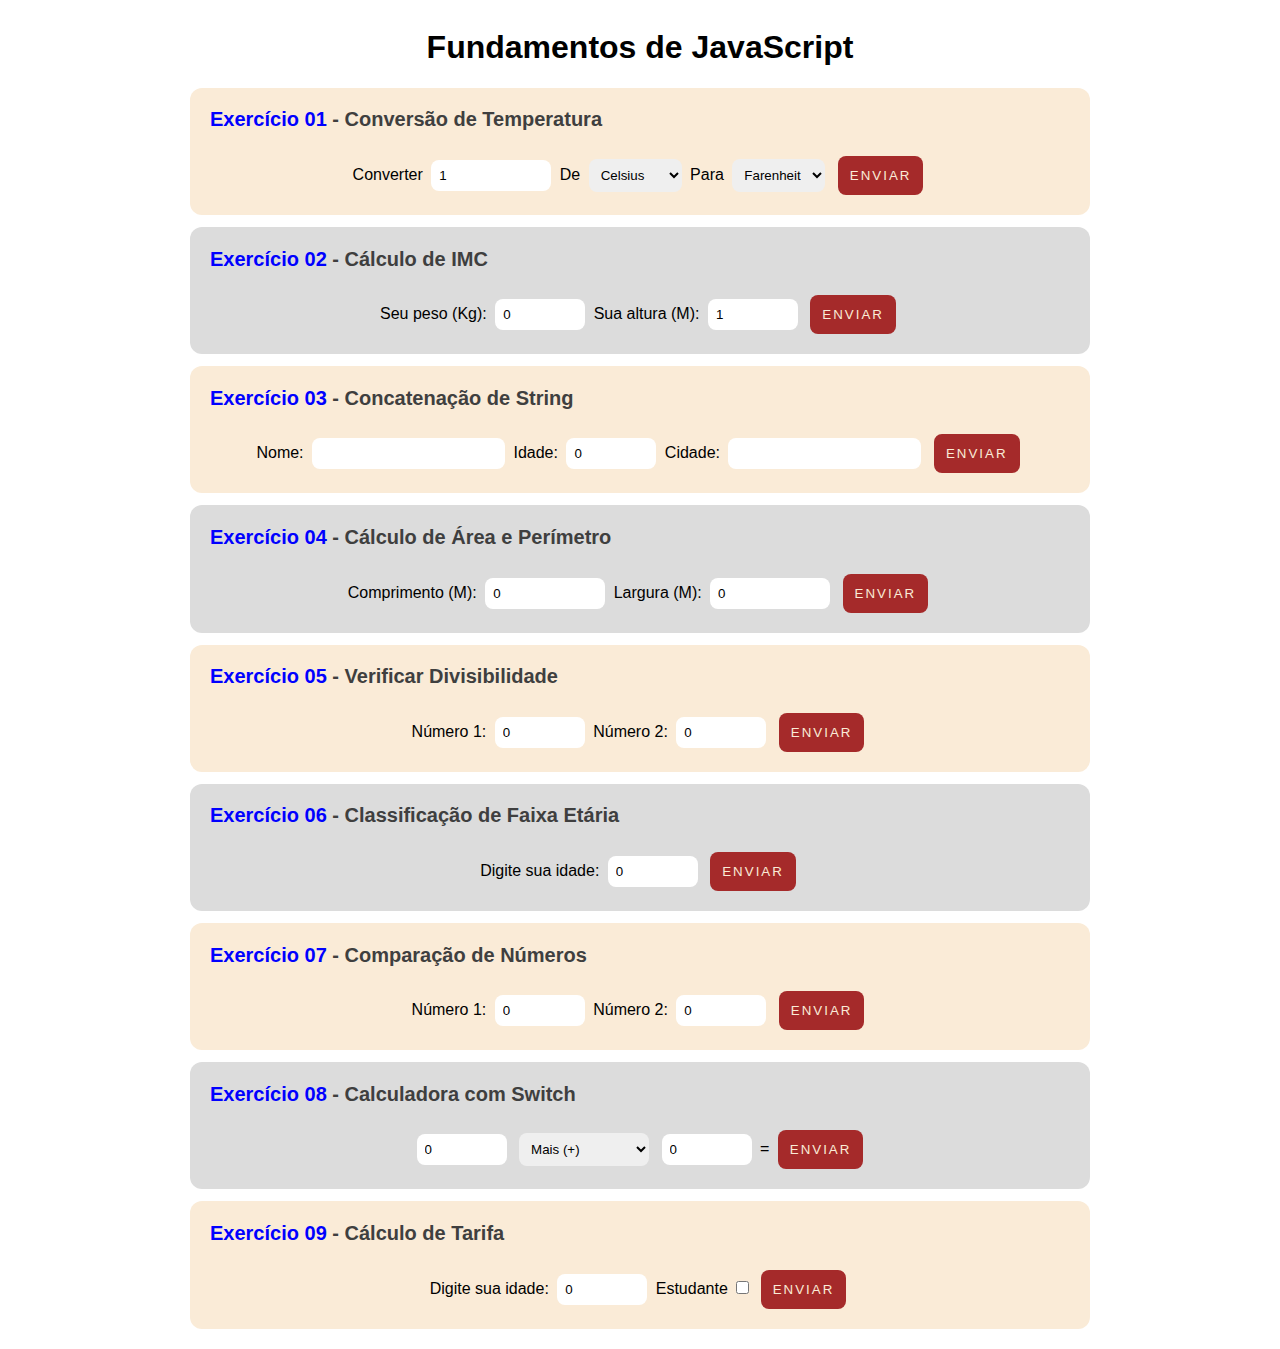
==== 1_FUNDAMENTOS/index.html @ 5d199aee "exercicios 01 a 09 Ok" ====
<!DOCTYPE html>
<html lang="en">
  <head>
    <meta charset="UTF-8" />
    <meta http-equiv="X-UA-Compatible" content="IE=edge" />
    <meta name="viewport" content="width=device-width, initial-scale=1.0" />
    <title>Fundamentos de JavaScript</title>
    <link rel="stylesheet" href="styles.css">
    <script src="js/my-scripts.js" defer></script>
  </head>
  <body>
    <h1>Fundamentos de JavaScript</h1>

    <section class="box">
      <h2><span>Exercício 01</span> - Conversão de Temperatura</h2>
      <form>
        <label for="temperatura">Converter</label>
        <input type="number" id="temperatura" value="1" style="width: 120px" />
        <label for="medida-1">De</label>
        <select id="medida-1" name="medida1">
          <option value="0" selected>Celsius</option>
          <option value="1">Farenheit</option>
        </select>
        <label for="medida-2">Para</label>
        <select id="medida-2" name="medida2">
          <option value="0">Celsius</option>
          <option value="1" selected>Farenheit</option>
        </select>
        <button type="submit" class="btn">Enviar</button>
      </form>

      <div class="resultado" hidden>
        <span>Resultado:</span>
        <p></p>        
      </div>
    </section>

    <section class="box">
      <h2><span>Exercício 02</span> - Cálculo de IMC</h2>
      <form>
        <label for="peso">Seu peso (Kg):</label>
        <input type="number" id="peso" value="0" />
        <label for="altura">Sua altura (M):</label>
        <input type="number" id="altura" value="1" />
        <button type="submit" class="btn">Enviar</button>
      </form>

      <div class="resultado" hidden>
        <span>Resultado:</span>
        <p></p>        
      </div>
    </section>

    <section class="box">
      <h2><span>Exercício 03</span> - Concatenação de String</h2>
      <form>
        <label for="nome">Nome:</label>
        <input type="text" id="nome" />
        <label for="idade" >Idade:</label>
        <input type="number" id="idade" value="0" />
        <label for="cidade">Cidade:</label>
        <input type="text" id="cidade" />
        <button type="submit" class="btn">Enviar</button>
      </form>

      <div class="resultado" hidden>
        <span>Resultado:</span>
        <p></p>        
      </div>
    </section>

    <section class="box">
      <h2><span>Exercício 04</span> - Cálculo de Área e Perímetro</h2>
      <form>
        <label for="comprimento" >Comprimento (M):</label>
        <input type="number" id="comprimento" value="0" style="width: 120px" />
        <label for="largura">Largura (M):</label>
        <input type="number" id="largura" value="0" style="width: 120px" />
        <button type="submit" class="btn">Enviar</button>
      </form>

      <div class="resultado" hidden>
        <span>Resultado:</span>
        <p></p>        
      </div>
    </section>

    <section class="box">
      <h2><span>Exercício 05</span> - Verificar Divisibilidade</h2>
      <form>
        <label for="numero1" >Número 1:</label>
        <input type="number" id="numero1" value="0" />
        <label for="numero2">Número 2:</label>
        <input type="number" id="numero2" value="0" />
        <button type="submit" class="btn">Enviar</button>
      </form>

      <div class="resultado" hidden>
        <span>Resultado:</span>
        <p></p>        
      </div>
    </section>

    <section class="box">
      <h2><span>Exercício 06</span> - Classificação de Faixa Etária</h2>
      <form>
        <label for="idade6" >Digite sua idade:</label>
        <input type="number" id="idade6" value="0" />        
        <button type="submit" class="btn">Enviar</button>
      </form>

      <div class="resultado" hidden>
        <span>Resultado:</span>
        <p></p>        
      </div>
    </section>

    <section class="box">
      <h2><span>Exercício 07</span> - Comparação de Números</h2>
      <form>
        <label for="numero11" >Número 1:</label>
        <input type="number" id="numero11" value="0" />
        <label for="numero22">Número 2:</label>
        <input type="number" id="numero22" value="0" />       
        <button type="submit" class="btn">Enviar</button>
      </form>

      <div class="resultado" hidden>
        <span>Resultado:</span>
        <p></p>        
      </div>
    </section>

    <section class="box">
      <h2><span>Exercício 08</span> - Calculadora com Switch</h2>
      <form>
        <input type="number" id="numeroA" value="0" />
        <select id="operacao">
          <option value="+" selected>Mais (+)</option>
          <option value="-">Menos (-)</option>
          <option value="*">Multiplicado por</option>
          <option value="/">Dividido por</option>          
        </select>
        <input type="number" id="numeroB" value="0" />       
        <span> = </span>
        <button type="submit" class="btn">Enviar</button>
      </form>

      <div class="resultado" hidden>
        <span>Resultado:</span>
        <p></p>        
      </div>
    </section>

    <section class="box">
      <h2><span>Exercício 09</span> - Cálculo de Tarifa</h2>
      <form>
        <label for="idade9" >Digite sua idade:</label>
        <input type="number" id="idade9" value="0" />      
        <label for="estudante" >Estudante</label>
        <input type="checkbox" id="estudante" />   
        <button type="submit" class="btn">Enviar</button>
      </form>

      <div class="resultado" hidden>
        <span>Resultado:</span>
        <p></p>        
      </div>
    </section>

    </body>
</html>
---- 1_FUNDAMENTOS/styles.css ----
* {
    border: 0;
    padding: 0;
    box-sizing: border-box;
}

html {
    font-family: sans-serif;
}

body {
    display: flex;
    flex-direction: column;
    align-items: center;
}

section h2 {
    align-self: flex-start;
    margin-left: 12px;
}

section.box {
    width: 90%;
    max-width: 900px;
    min-height: 100px;
    background-color: antiquewhite;
    border-radius: 12px;
    padding: 4px 8px 12px;
    margin-bottom: 12px;

    display: flex;
    align-items: center;
    flex-direction: column;
}

section.box:nth-child(odd) {
    background-color: gainsboro;
}

input[type=text], input[type=number], select {
    padding: 8px;
    border-radius: 8px;
    margin: 8px 4px;
}

input[type=number] {
    width: 90px;
}

h2 {
    font-size: 20px;
    color: rgb(63, 63, 63);
}

h2 span {
    color: blue;
}

form button {
    padding: 12px;
    color: antiquewhite;
    background-color: brown;
    border-radius: 8px;
    text-transform: uppercase;
    letter-spacing: 2px;
    transition: all .2s;
    margin: 8px 4px;
}

form button:hover {
    transform: scale(1.05);
    background-color: rgb(136, 35, 35);
}

form button:active {
    transform: translateY(4px);
}

div.resultado {
    /* display: flex; */
    align-items: center;
    gap: 8px;
}

div.resultado span {
    font-weight: bold;
    color: darkslateblue; 
}

@media screen and (max-width: 770px) {
    section.box form {
        display: flex;
        flex-direction: column;
    }
}
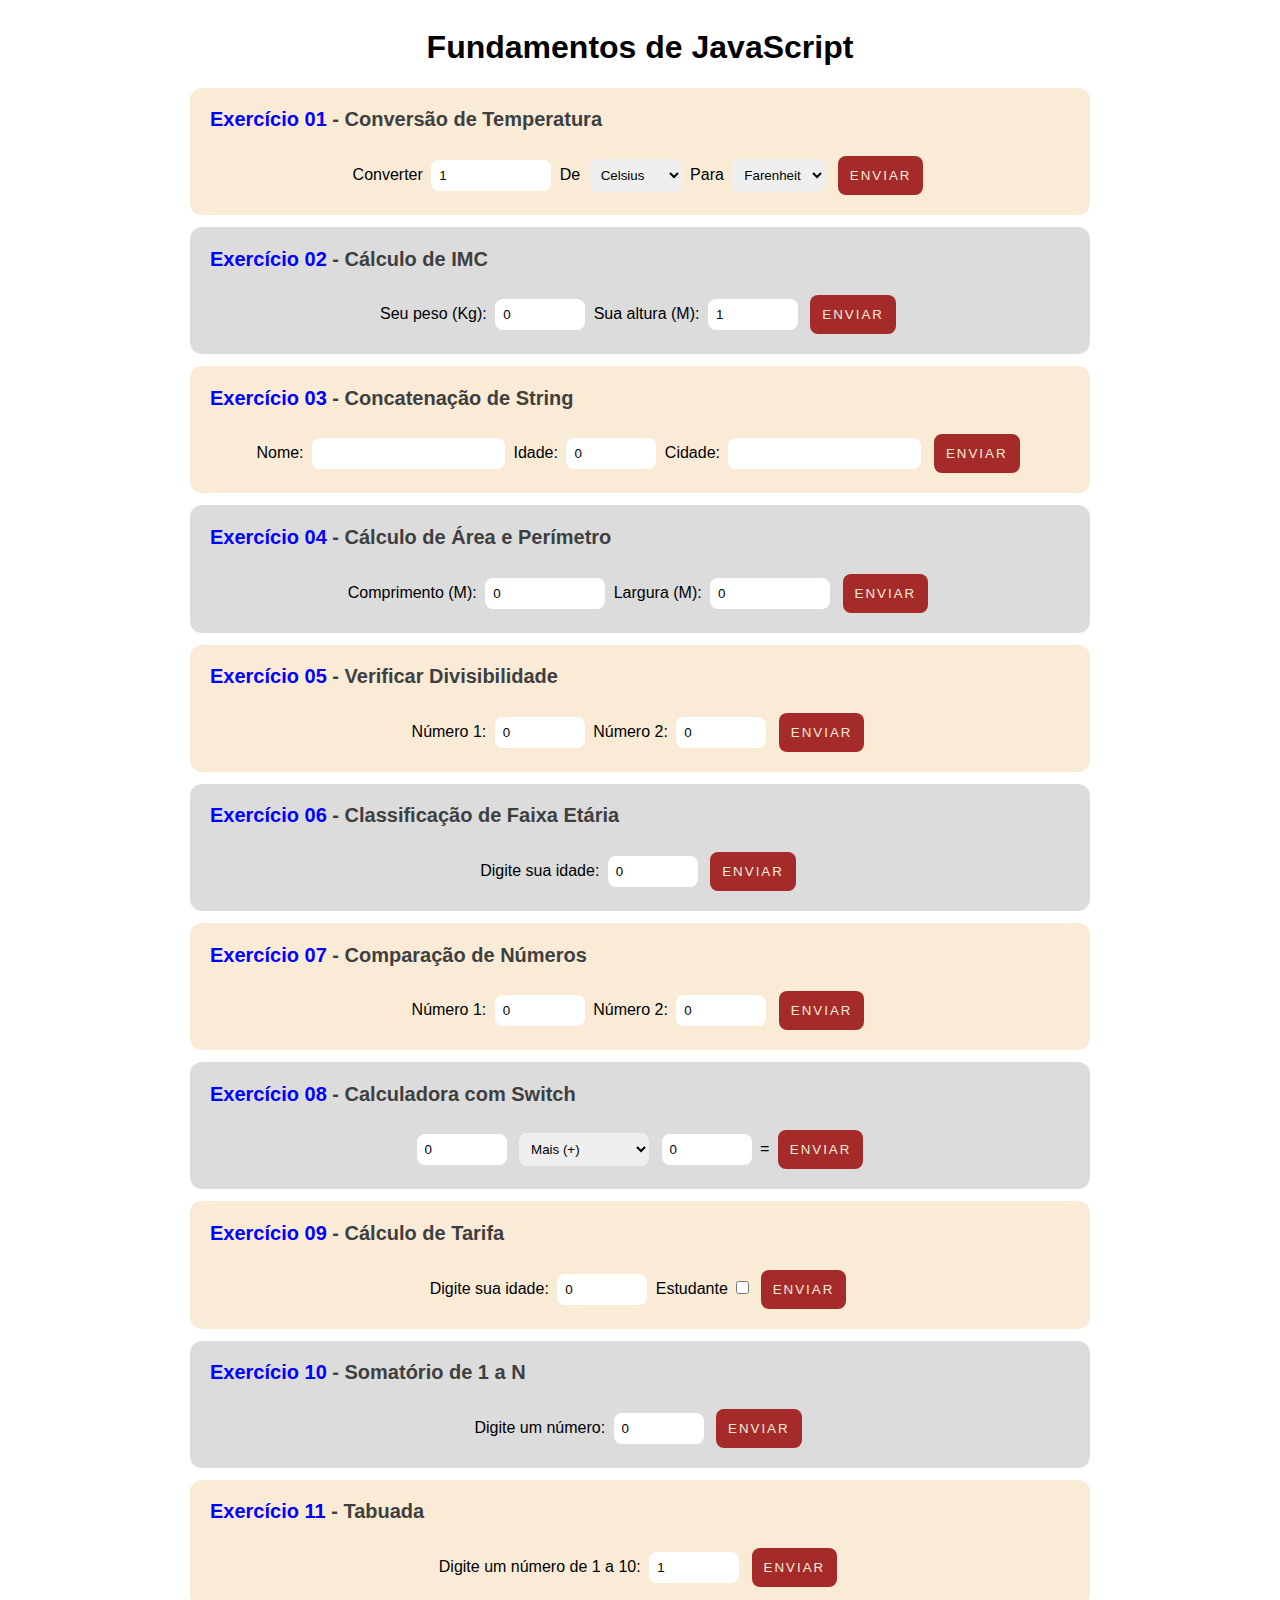
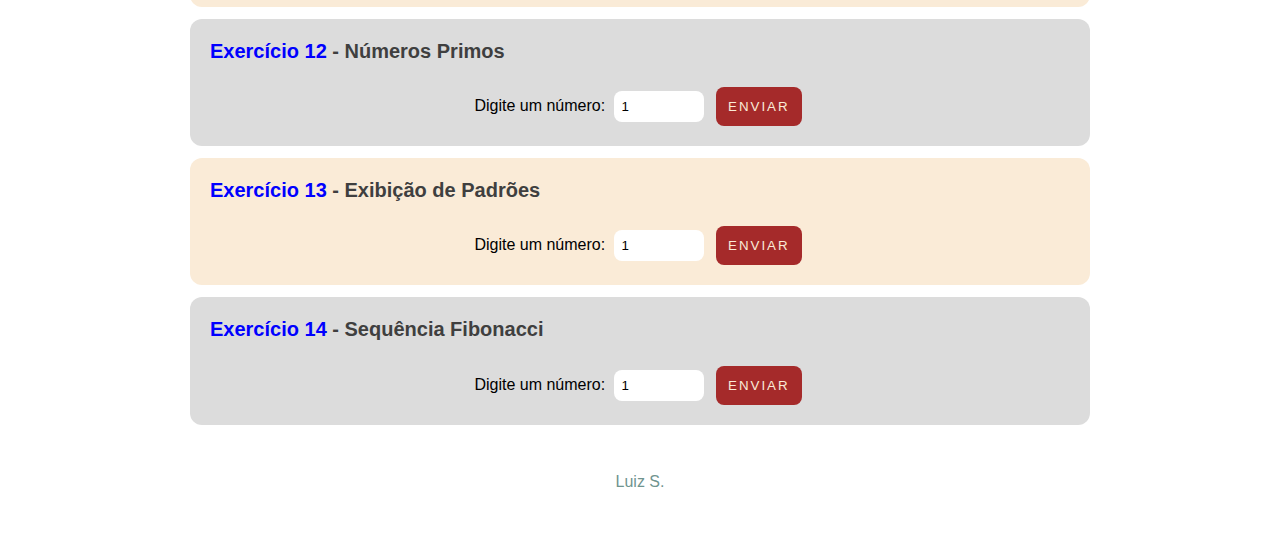
==== commit 11e29222: "exercícios 10 a 14 Ok" ====
--- a/1_FUNDAMENTOS/index.html
+++ b/1_FUNDAMENTOS/index.html
@@ -168,5 +168,76 @@
       </div>
     </section>
 
+    <section class="box">
+      <h2><span>Exercício 10</span> - Somatório de 1 a N</h2>
+      <form>
+        <label for="numero10" >Digite um número:</label>
+        <input type="number" id="numero10" value="0" />      
+        <button type="submit" class="btn">Enviar</button>
+      </form>
+
+      <div class="resultado" hidden>
+        <span>Resultado:</span>
+        <p></p>        
+      </div>
+    </section>
+
+    <section class="box">
+      <h2><span>Exercício 11</span> - Tabuada</h2>
+      <form>
+        <label for="numeroT" >Digite um número de 1 a 10:</label>
+        <input type="number" id="numeroT" value="1" min="1" max="10"/>      
+        <button type="submit" class="btn">Enviar</button>
+      </form>
+
+      <div class="resultado" hidden>
+        <span>Resultado:</span>
+        <p></p>        
+      </div>
+    </section>
+
+    <section class="box">
+      <h2><span>Exercício 12</span> - Números Primos</h2>
+      <form>
+        <label for="numero12" >Digite um número:</label>
+        <input type="number" id="numero12" value="1" min="1" max="1000" />      
+        <button type="submit" class="btn">Enviar</button>
+      </form>
+
+      <div class="resultado" hidden>
+        <span>Resultado:</span>
+        <p></p>        
+      </div>
+    </section>
+
+    <section class="box">
+      <h2><span>Exercício 13</span> - Exibição de Padrões</h2>
+      <form>
+        <label for="numero13" >Digite um número:</label>
+        <input type="number" id="numero13" value="1" min="1" max="100" />      
+        <button type="submit" class="btn">Enviar</button>
+      </form>
+
+      <div class="resultado" hidden>
+        <span>Resultado:</span>
+        <p></p>        
+      </div>
+    </section>
+
+    <section class="box">
+      <h2><span>Exercício 14</span> - Sequência Fibonacci</h2>
+      <form>
+        <label for="numero14" >Digite um número:</label>
+        <input type="number" id="numero14" value="1" min="1" max="100" />      
+        <button type="submit" class="btn">Enviar</button>
+      </form>
+
+      <div class="resultado" hidden>
+        <span>Resultado:</span>
+        <p></p>        
+      </div>
+    </section>
+
+    <footer>Luiz S.</footer>
     </body>
 </html>
--- a/1_FUNDAMENTOS/styles.css
+++ b/1_FUNDAMENTOS/styles.css
@@ -12,6 +12,14 @@
     display: flex;
     flex-direction: column;
     align-items: center;
+}
+
+footer {
+    display: flex;
+    height: 90px;
+    align-items: center;
+    justify-content: center;
+    color: #70948f;
 }
 
 section h2 {
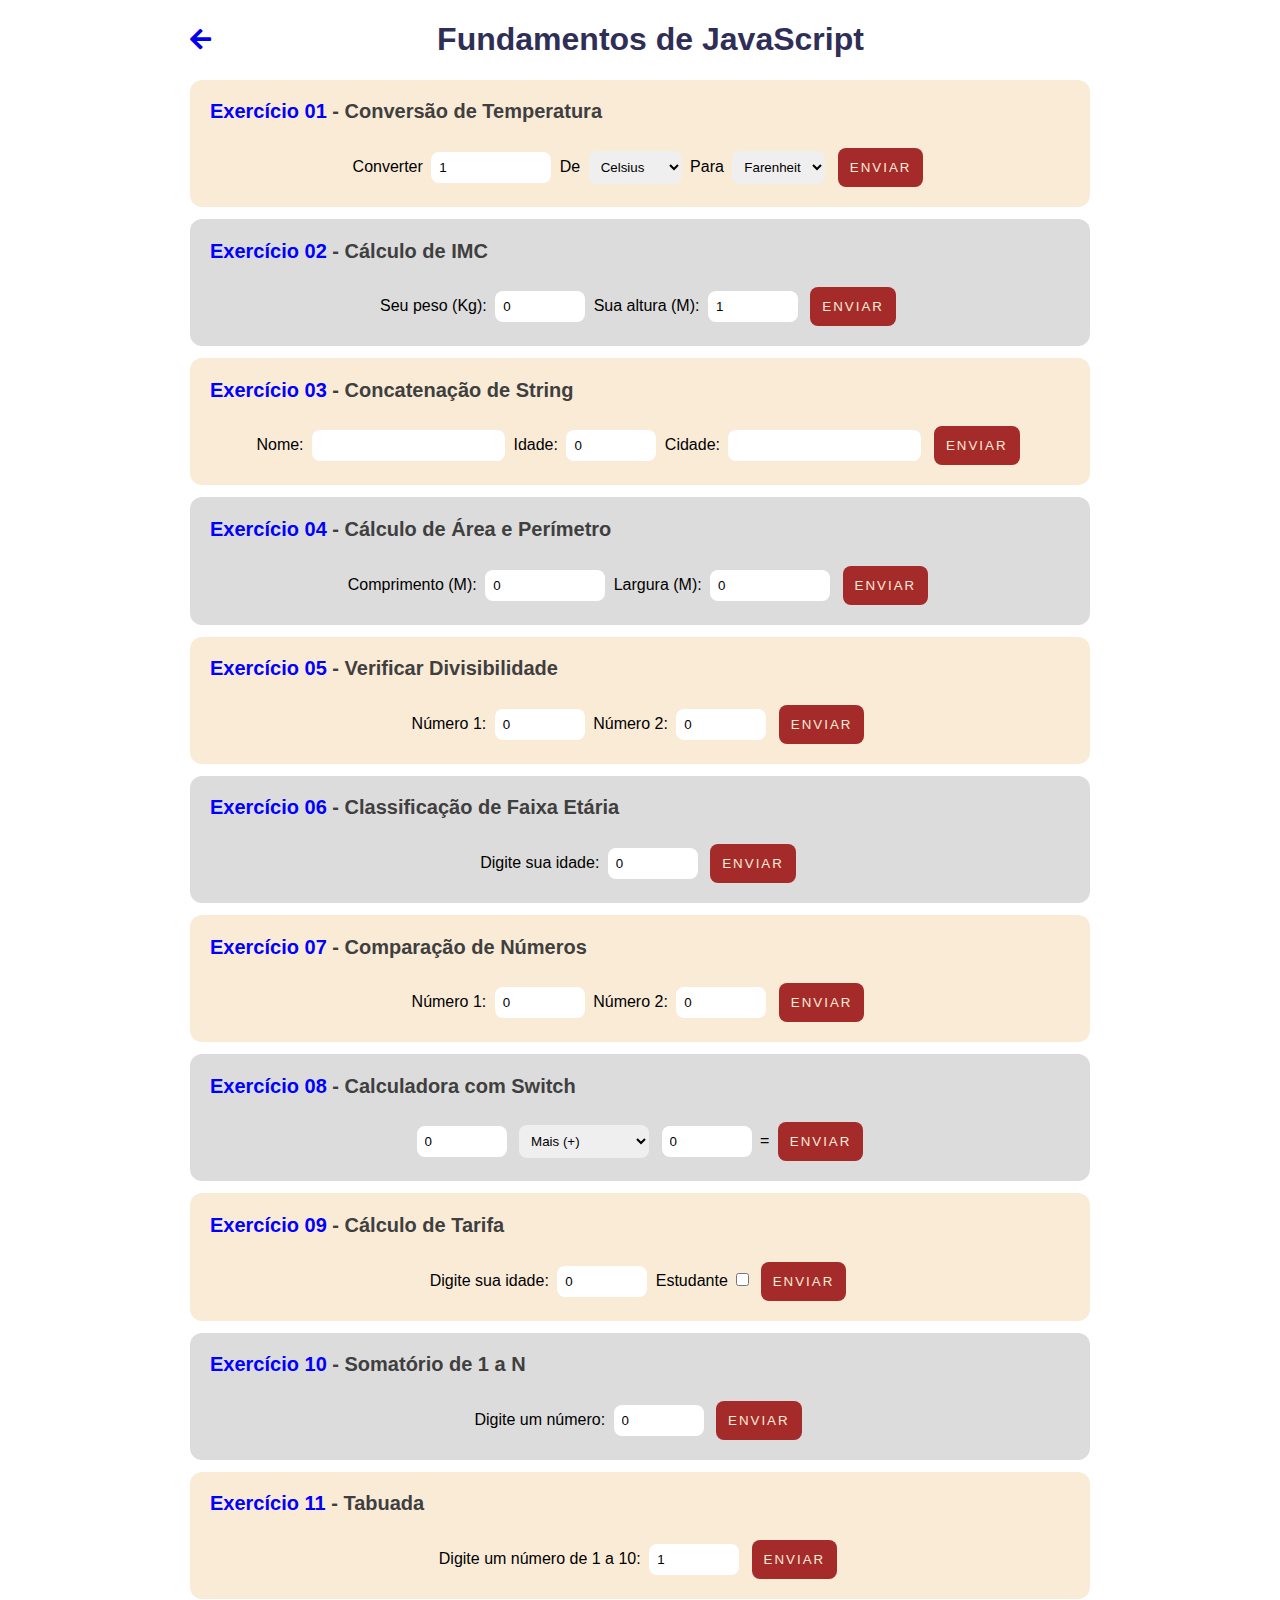
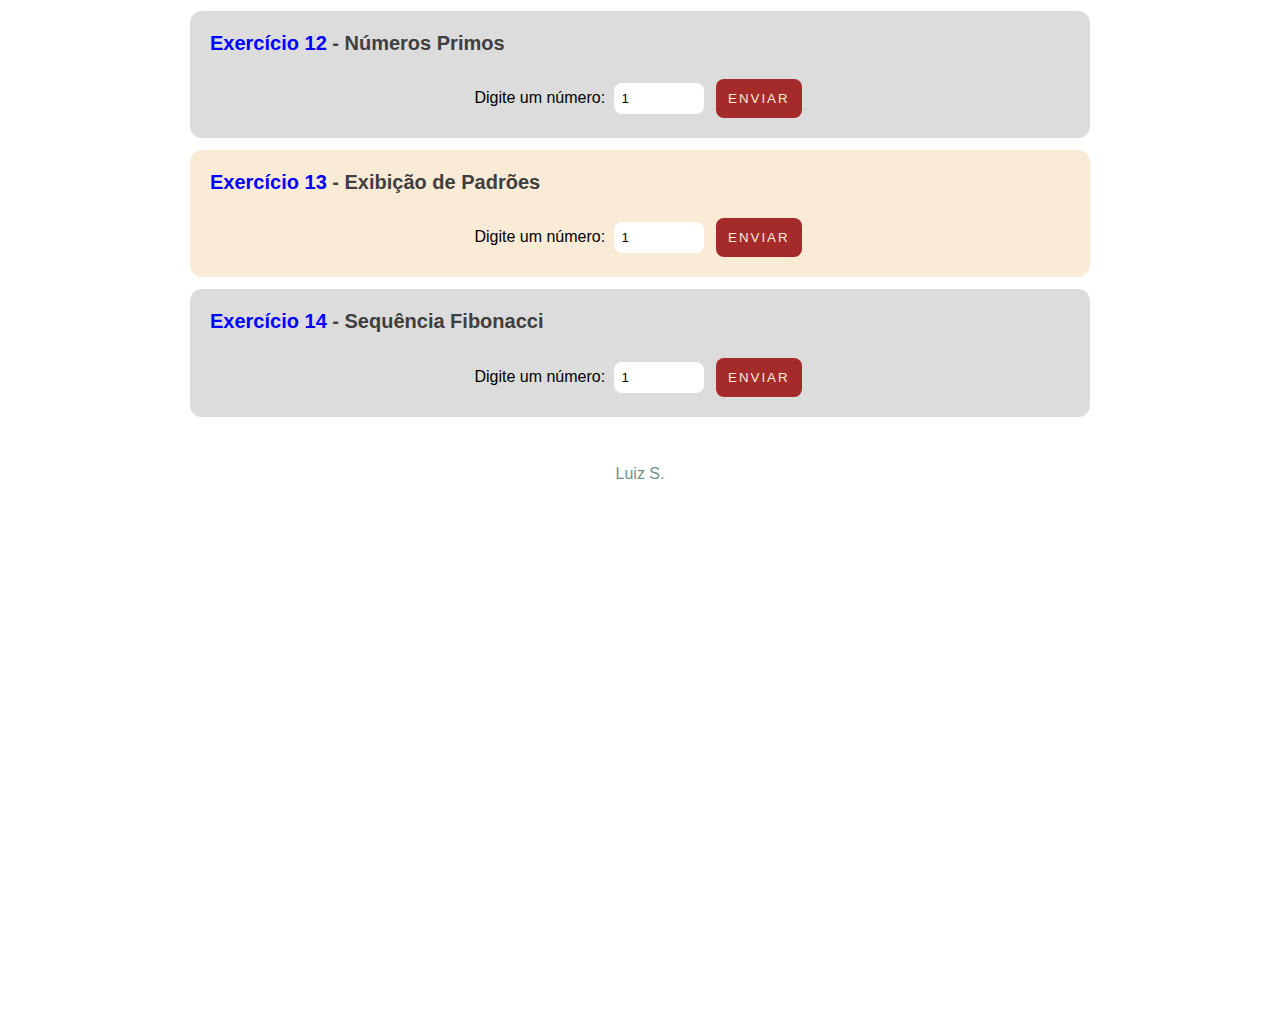
==== commit e4fecca5: "Ajustes finais" ====
--- a/1_FUNDAMENTOS/index.html
+++ b/1_FUNDAMENTOS/index.html
@@ -5,11 +5,16 @@
     <meta http-equiv="X-UA-Compatible" content="IE=edge" />
     <meta name="viewport" content="width=device-width, initial-scale=1.0" />
     <title>Fundamentos de JavaScript</title>
-    <link rel="stylesheet" href="styles.css">
+    <link rel="stylesheet" href="https://cdnjs.cloudflare.com/ajax/libs/font-awesome/5.9.0/css/all.min.css" />
+    <link rel="stylesheet" href="/styles.css">
     <script src="js/my-scripts.js" defer></script>
   </head>
   <body>
-    <h1>Fundamentos de JavaScript</h1>
+    <div class="titulo">
+      <a href="/"><i class="fas fa-arrow-left"></i></a>
+      <h1>Fundamentos de JavaScript</h1>
+      <a href="/"></a>
+    </div>
 
     <section class="box">
       <h2><span>Exercício 01</span> - Conversão de Temperatura</h2>
@@ -31,7 +36,7 @@
 
       <div class="resultado" hidden>
         <span>Resultado:</span>
-        <p></p>        
+        <p></p>
       </div>
     </section>
 
@@ -47,7 +52,7 @@
 
       <div class="resultado" hidden>
         <span>Resultado:</span>
-        <p></p>        
+        <p></p>
       </div>
     </section>
 
@@ -65,7 +70,7 @@
 
       <div class="resultado" hidden>
         <span>Resultado:</span>
-        <p></p>        
+        <p></p>
       </div>
     </section>
 
@@ -81,7 +86,7 @@
 
       <div class="resultado" hidden>
         <span>Resultado:</span>
-        <p></p>        
+        <p></p>
       </div>
     </section>
 
@@ -97,7 +102,7 @@
 
       <div class="resultado" hidden>
         <span>Resultado:</span>
-        <p></p>        
+        <p></p>
       </div>
     </section>
 
@@ -105,13 +110,13 @@
       <h2><span>Exercício 06</span> - Classificação de Faixa Etária</h2>
       <form>
         <label for="idade6" >Digite sua idade:</label>
-        <input type="number" id="idade6" value="0" />        
-        <button type="submit" class="btn">Enviar</button>
-      </form>
-
-      <div class="resultado" hidden>
-        <span>Resultado:</span>
-        <p></p>        
+        <input type="number" id="idade6" value="0" />
+        <button type="submit" class="btn">Enviar</button>
+      </form>
+
+      <div class="resultado" hidden>
+        <span>Resultado:</span>
+        <p></p>
       </div>
     </section>
 
@@ -121,13 +126,13 @@
         <label for="numero11" >Número 1:</label>
         <input type="number" id="numero11" value="0" />
         <label for="numero22">Número 2:</label>
-        <input type="number" id="numero22" value="0" />       
-        <button type="submit" class="btn">Enviar</button>
-      </form>
-
-      <div class="resultado" hidden>
-        <span>Resultado:</span>
-        <p></p>        
+        <input type="number" id="numero22" value="0" />
+        <button type="submit" class="btn">Enviar</button>
+      </form>
+
+      <div class="resultado" hidden>
+        <span>Resultado:</span>
+        <p></p>
       </div>
     </section>
 
@@ -139,16 +144,16 @@
           <option value="+" selected>Mais (+)</option>
           <option value="-">Menos (-)</option>
           <option value="*">Multiplicado por</option>
-          <option value="/">Dividido por</option>          
+          <option value="/">Dividido por</option>
         </select>
-        <input type="number" id="numeroB" value="0" />       
+        <input type="number" id="numeroB" value="0" />
         <span> = </span>
         <button type="submit" class="btn">Enviar</button>
       </form>
 
       <div class="resultado" hidden>
         <span>Resultado:</span>
-        <p></p>        
+        <p></p>
       </div>
     </section>
 
@@ -156,15 +161,15 @@
       <h2><span>Exercício 09</span> - Cálculo de Tarifa</h2>
       <form>
         <label for="idade9" >Digite sua idade:</label>
-        <input type="number" id="idade9" value="0" />      
+        <input type="number" id="idade9" value="0" />
         <label for="estudante" >Estudante</label>
-        <input type="checkbox" id="estudante" />   
-        <button type="submit" class="btn">Enviar</button>
-      </form>
-
-      <div class="resultado" hidden>
-        <span>Resultado:</span>
-        <p></p>        
+        <input type="checkbox" id="estudante" />
+        <button type="submit" class="btn">Enviar</button>
+      </form>
+
+      <div class="resultado" hidden>
+        <span>Resultado:</span>
+        <p></p>
       </div>
     </section>
 
@@ -172,13 +177,13 @@
       <h2><span>Exercício 10</span> - Somatório de 1 a N</h2>
       <form>
         <label for="numero10" >Digite um número:</label>
-        <input type="number" id="numero10" value="0" />      
-        <button type="submit" class="btn">Enviar</button>
-      </form>
-
-      <div class="resultado" hidden>
-        <span>Resultado:</span>
-        <p></p>        
+        <input type="number" id="numero10" value="0" />
+        <button type="submit" class="btn">Enviar</button>
+      </form>
+
+      <div class="resultado" hidden>
+        <span>Resultado:</span>
+        <p></p>
       </div>
     </section>
 
@@ -186,13 +191,13 @@
       <h2><span>Exercício 11</span> - Tabuada</h2>
       <form>
         <label for="numeroT" >Digite um número de 1 a 10:</label>
-        <input type="number" id="numeroT" value="1" min="1" max="10"/>      
-        <button type="submit" class="btn">Enviar</button>
-      </form>
-
-      <div class="resultado" hidden>
-        <span>Resultado:</span>
-        <p></p>        
+        <input type="number" id="numeroT" value="1" min="1" max="10"/>
+        <button type="submit" class="btn">Enviar</button>
+      </form>
+
+      <div class="resultado" hidden>
+        <span>Resultado:</span>
+        <p></p>
       </div>
     </section>
 
@@ -200,13 +205,13 @@
       <h2><span>Exercício 12</span> - Números Primos</h2>
       <form>
         <label for="numero12" >Digite um número:</label>
-        <input type="number" id="numero12" value="1" min="1" max="1000" />      
-        <button type="submit" class="btn">Enviar</button>
-      </form>
-
-      <div class="resultado" hidden>
-        <span>Resultado:</span>
-        <p></p>        
+        <input type="number" id="numero12" value="1" min="1" max="1000" />
+        <button type="submit" class="btn">Enviar</button>
+      </form>
+
+      <div class="resultado" hidden>
+        <span>Resultado:</span>
+        <p></p>
       </div>
     </section>
 
@@ -214,13 +219,13 @@
       <h2><span>Exercício 13</span> - Exibição de Padrões</h2>
       <form>
         <label for="numero13" >Digite um número:</label>
-        <input type="number" id="numero13" value="1" min="1" max="100" />      
-        <button type="submit" class="btn">Enviar</button>
-      </form>
-
-      <div class="resultado" hidden>
-        <span>Resultado:</span>
-        <p></p>        
+        <input type="number" id="numero13" value="1" min="1" max="100" />
+        <button type="submit" class="btn">Enviar</button>
+      </form>
+
+      <div class="resultado" hidden>
+        <span>Resultado:</span>
+        <p></p>
       </div>
     </section>
 
@@ -228,13 +233,13 @@
       <h2><span>Exercício 14</span> - Sequência Fibonacci</h2>
       <form>
         <label for="numero14" >Digite um número:</label>
-        <input type="number" id="numero14" value="1" min="1" max="100" />      
-        <button type="submit" class="btn">Enviar</button>
-      </form>
-
-      <div class="resultado" hidden>
-        <span>Resultado:</span>
-        <p></p>        
+        <input type="number" id="numero14" value="1" min="1" max="100" />
+        <button type="submit" class="btn">Enviar</button>
+      </form>
+
+      <div class="resultado" hidden>
+        <span>Resultado:</span>
+        <p></p>
       </div>
     </section>
 
--- a/styles.css
+++ b/styles.css
@@ -0,0 +1,318 @@
+* {
+  border: 0;
+  padding: 0;
+  box-sizing: border-box;
+}
+
+html {
+  font-family: sans-serif;
+}
+
+body {
+  display: flex;
+  flex-direction: column;
+  align-items: center;
+}
+
+html, body {
+  margin: 0;
+}
+
+footer {
+  display: flex;
+  height: 90px;
+  align-items: center;
+  justify-content: center;
+  color: #70948f;
+}
+
+section h2 {
+  align-self: flex-start;
+  margin-left: 12px;
+}
+
+section.box {
+  width: 90%;
+  max-width: 900px;
+  min-height: 100px;
+  background-color: antiquewhite;
+  border-radius: 12px;
+  padding: 4px 8px 12px;
+  margin-bottom: 12px;
+
+  display: flex;
+  align-items: center;
+  flex-direction: column;
+}
+
+section.box:nth-child(odd) {
+  background-color: gainsboro;
+}
+
+section.box.ativo {
+  background-color: lightblue;
+}
+
+form.col90 {
+  display: flex;
+  flex-direction: column;
+  width: 90%;
+}
+
+input[type=text], input[type=number], select {
+  padding: 8px;
+  border-radius: 8px;
+  margin: 8px 4px;
+}
+
+input[type=number] {
+  width: 90px;
+}
+
+input#verificar {
+  text-transform: lowercase;
+}
+
+h2 {
+  font-size: 20px;
+  color: rgb(63, 63, 63);
+}
+
+h2 span {
+  color: blue;
+}
+
+button.btn {
+  padding: 12px;
+  color: antiquewhite;
+  background-color: brown;
+  border-radius: 8px;
+  text-transform: uppercase;
+  letter-spacing: 2px;
+  transition: all .2s;
+  margin: 8px 4px;
+  max-width: 200px;
+  cursor: pointer;
+}
+
+button:hover {
+  transform: scale(1.05);
+  background-color: rgb(136, 35, 35);
+}
+
+button:active {
+  transform: translateY(4px);
+}
+
+.btn-up, .btn-down {
+  font-size: 20px;
+  font-weight: bold;
+  width: 60px;
+}
+
+li.clicavel {
+  cursor: pointer;
+}
+
+li.selected {
+  background-color: coral;
+  border-radius: 4px;
+}
+
+div.resultado {
+  /* display: flex; */
+  align-items: center;
+  gap: 8px;
+}
+
+div.resultado span {
+  font-weight: bold;
+  color: darkslateblue;
+}
+
+@media screen and (max-width: 770px) {
+  section.box form {
+      display: flex;
+      flex-direction: column;
+  }
+}
+
+div.modal-overlay {
+  position: fixed;
+  visibility: hidden;
+  z-index: 1;
+  height: 100%;
+  top: 0;
+  left: 0;
+  right: 0;
+  bottom: 0;
+  background-color: rgba(0,0,0, 0.5);
+  opacity: 0;
+  display: flex;
+  justify-content: center;
+  align-items: center;
+}
+
+div.modal-overlay.visible {
+  opacity: 1;
+}
+
+div.modal {
+  position: relative;
+  display: flex;
+  justify-content: center;
+  align-items: center;
+  width: 500px;
+  max-width: 90%;
+  height: 300px;
+  background-color: snow;
+  border-radius: 8px;
+  text-align: center;
+}
+
+button.fechar {
+  position: absolute;
+  right: 20px;
+  top: 20px;
+  width: 20px;
+  height: 20px;
+  background-color: crimson;
+  color: white;
+  font-size: 18px;
+  cursor: pointer;
+}
+
+button.fechar:active {
+  transform: translateY(2px);
+}
+
+.accordion {
+  width: 100%;
+}
+
+.accordion h3 {
+  background-color: rgb(95, 158, 160);
+  cursor: pointer;
+  border-top-left-radius: 8px;
+  border-top-right-radius: 8px;
+  padding: 8px;
+  color: white;
+  margin: 12px 12px 0;
+}
+
+.accordion h3:hover {
+  background-color: rgba(95, 158, 160, 0.8);
+}
+
+.accordion-detail {
+  margin: 0 12px;
+  margin-bottom: 12px;
+  padding: 18px;
+  background-color: white;
+  border-bottom-left-radius: 8px;
+  border-bottom-right-radius: 8px;
+  font-size: 14px;
+}
+body {
+  padding-bottom: 500px;
+}
+
+.quadrado {
+  width: 100px;
+  height: 100px;
+  background-color: blue;
+}
+.ativo {
+  background-color: green;
+}
+
+.selecionado {
+  background-color: #ccc;
+}
+
+.modal {
+  display: none;
+  position: fixed;
+  z-index: 1;
+  left: 0;
+  top: 0;
+  width: 100%;
+  height: 100%;
+  overflow: auto;
+  background-color: rgba(0, 0, 0, 0.4);
+}
+
+.modal-content {
+  background-color: #fefefe;
+  margin: 15% auto;
+  padding: 20px;
+  border: 1px solid #888;
+  width: 80%;
+}
+
+.close {
+  color: #aaaaaa;
+  float: right;
+  font-size: 28px;
+  font-weight: bold;
+}
+
+.close:hover,
+.close:focus {
+  color: #000;
+  text-decoration: none;
+  cursor: pointer;
+}
+
+.accordion-header {
+  cursor: pointer;
+  padding: 15px;
+  background-color: #f1f1f1;
+  border: 1px solid #ccc;
+}
+
+.accordion-content {
+  display: none;
+  padding: 15px;
+  background-color: #fff;
+  border: 1px solid #ccc;
+  border-top: none;
+}
+
+ul {
+  list-style-type: circle;
+}
+
+ul.main-menu a {
+  text-decoration: none;
+}
+
+ul.main-menu li {
+  color: darkblue;
+  font-size: 24px;
+  padding: 4px 0;
+}
+
+ul.main-menu li:hover {
+  color: blue;
+  font-weight: bold;
+}
+
+i.fas {
+  font-size: 24px;
+}
+
+.titulo {
+  display: flex;
+  align-items: center;
+  justify-content: space-between;
+  width: 90%;
+  max-width: 900px;
+}
+
+.titulo h1 {
+  font-size: 32px;
+  color: rgb(47, 46, 87);
+  width: 100%;
+  text-align: center;
+}
